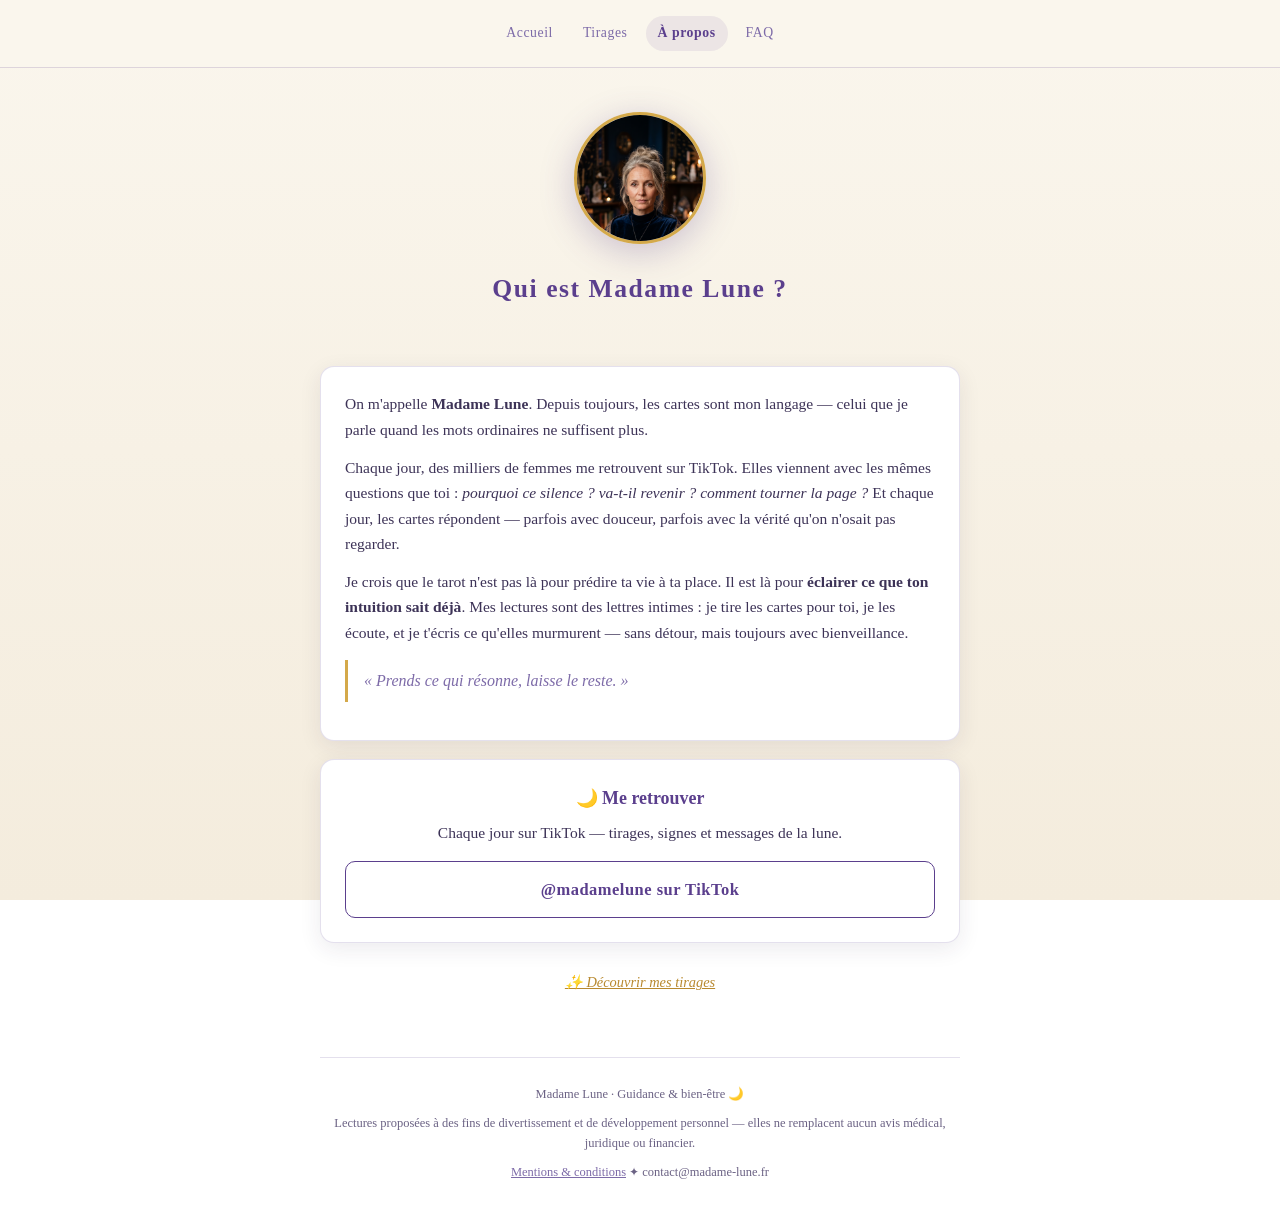
==== apropos.html @ cf2a4bc0 "cache-bust css v3 Co-Authored-By: Claude Fable 5 <noreply@anthropic.com>" ====
<!DOCTYPE html><html lang="fr"><head><meta charset="UTF-8">
<meta name="viewport" content="width=device-width, initial-scale=1.0">
<title>À propos — Madame Lune</title>
<link rel="stylesheet" href="styles.css?v=3"></head><body>
<nav><a href="index.html" class="N1">Accueil</a><a href="tirages.html" class="N2">Tirages</a><a href="apropos.html" class="on">À propos</a><a href="faq.html" class="N4">FAQ</a></nav>
<div class="wrap">
<header class="hero">
  <img src="madame.jpeg" alt="Madame Lune">
  <h1 style="font-size:1.6rem">Qui est Madame Lune ?</h1>
</header>
<section>
  <div class="card">
    <p>On m'appelle <b>Madame Lune</b>. Depuis toujours, les cartes sont mon langage —
    celui que je parle quand les mots ordinaires ne suffisent plus.</p>
    <p style="margin-top:12px">Chaque jour, des milliers de femmes me retrouvent sur TikTok.
    Elles viennent avec les mêmes questions que toi : <em>pourquoi ce silence ? va-t-il revenir ?
    comment tourner la page ?</em> Et chaque jour, les cartes répondent — parfois avec douceur,
    parfois avec la vérité qu'on n'osait pas regarder.</p>
    <p style="margin-top:12px">Je crois que le tarot n'est pas là pour prédire ta vie à ta place.
    Il est là pour <b>éclairer ce que ton intuition sait déjà</b>. Mes lectures sont des lettres
    intimes : je tire les cartes pour toi, je les écoute, et je t'écris ce qu'elles murmurent —
    sans détour, mais toujours avec bienveillance.</p>
    <blockquote>« Prends ce qui résonne, laisse le reste. »</blockquote>
  </div>
  <div class="card" style="text-align:center">
    <h3>🌙 Me retrouver</h3>
    <p>Chaque jour sur TikTok — tirages, signes et messages de la lune.</p>
    <a class="btn ghost" href="https://www.tiktok.com/@TONCOMPTE">@madamelune sur TikTok</a>
  </div>
  <p class="note"><a href="tirages.html" style="color:var(--or)">✨ Découvrir mes tirages</a></p>
</section>
<footer><p>Madame Lune · Guidance &amp; bien-être 🌙</p><p style="margin-top:8px">Lectures proposées à des fins de divertissement et de développement personnel — elles ne remplacent aucun avis médical, juridique ou financier.</p><p style="margin-top:8px"><a href="mentions.html">Mentions &amp; conditions</a> ✦ contact@madame-lune.fr</p></footer>
</div></body></html>
---- styles.css ----
:root{--fond:#faf6ed;--carte:#ffffff;--encre:#2a2140;--amethyste:#5b3f8d;--or:#b8892f;--or2:#d4a94a;--lavande:#7d6ba8;--doux:#f0e8d8}
*{margin:0;padding:0;box-sizing:border-box}
body{background:linear-gradient(180deg,#faf6ed 0%,#f4ecdd 100%);background-attachment:fixed;color:var(--encre);font-family:Georgia,'Times New Roman',serif;line-height:1.65;min-height:100vh}
.wrap{max-width:680px;margin:0 auto;padding:0 20px}
nav{display:flex;justify-content:center;gap:6px;flex-wrap:wrap;padding:16px 8px;border-bottom:1px solid rgba(91,63,141,.18);position:sticky;top:0;background:rgba(250,246,237,.94);backdrop-filter:blur(8px);z-index:10}
nav a{color:var(--lavande);text-decoration:none;font-size:.86rem;padding:6px 12px;border-radius:99px;letter-spacing:.04em}
nav a.on,nav a:hover{color:var(--amethyste);background:rgba(91,63,141,.09);font-weight:bold}
header.hero{text-align:center;padding:44px 0 30px}
header.hero img{width:132px;height:132px;border-radius:50%;object-fit:cover;object-position:top;border:3px solid var(--or2);box-shadow:0 8px 34px rgba(91,63,141,.28)}
h1{font-size:2rem;color:var(--amethyste);letter-spacing:.06em;margin-top:16px}
.tag{font-style:italic;color:var(--lavande);margin-top:6px}
section{padding:26px 0}
h2{color:var(--amethyste);font-size:1.3rem;text-align:center;margin-bottom:20px;letter-spacing:.05em}
h3{color:var(--amethyste);font-size:1.12rem;margin-bottom:6px}
.card{background:var(--carte);border:1px solid rgba(91,63,141,.16);border-radius:14px;padding:24px;margin-bottom:18px;box-shadow:0 6px 22px rgba(42,33,64,.09)}
.prix{font-size:1.6rem;color:var(--encre);font-weight:bold;margin:10px 0}
.prix small{font-size:.85rem;opacity:.65;font-weight:normal}
.card p,.card li{font-size:.97rem;color:#3d3357}
.card ul{padding-left:20px;margin:10px 0}
.btn{display:block;text-align:center;background:linear-gradient(135deg,var(--or2),var(--or));color:#fff;font-weight:bold;text-decoration:none;padding:14px;border-radius:10px;margin-top:16px;font-size:1.03rem;letter-spacing:.03em;box-shadow:0 5px 16px rgba(184,137,47,.35)}
.btn.ghost{background:none;border:1.5px solid var(--amethyste);color:var(--amethyste);box-shadow:none}
.btn:active{transform:scale(.98)}
.badge{display:inline-block;background:rgba(91,63,141,.08);border:1px solid var(--lavande);color:var(--amethyste);font-size:.72rem;padding:3px 10px;border-radius:99px;letter-spacing:.08em;text-transform:uppercase}
.badge.or{border-color:var(--or2);color:var(--or);background:rgba(212,169,74,.12)}
.etapes{display:grid;gap:14px}
.etape{display:flex;gap:14px;align-items:flex-start}
.num{flex:0 0 34px;height:34px;border-radius:50%;background:linear-gradient(135deg,var(--or2),var(--or));color:#fff;font-weight:bold;display:flex;align-items:center;justify-content:center;font-family:sans-serif}
.note{text-align:center;font-size:.9rem;color:var(--lavande);font-style:italic;padding:10px 0 0}
.sep{text-align:center;color:var(--lavande);letter-spacing:.5em;padding:8px 0}
.sep b{color:var(--or)}
details{background:var(--carte);border:1px solid rgba(91,63,141,.16);border-radius:10px;padding:14px 18px;margin-bottom:10px;box-shadow:0 3px 12px rgba(42,33,64,.06)}
summary{cursor:pointer;color:var(--amethyste);font-size:1rem;font-weight:bold}
details p{padding-top:10px;font-size:.94rem;color:#3d3357}
footer{border-top:1px solid rgba(91,63,141,.16);margin-top:36px;padding:26px 0 42px;font-size:.78rem;color:#6b6284;text-align:center}
footer a{color:var(--lavande)}
blockquote{border-left:3px solid var(--or2);padding:8px 16px;margin:14px 0;font-style:italic;color:var(--lavande)}
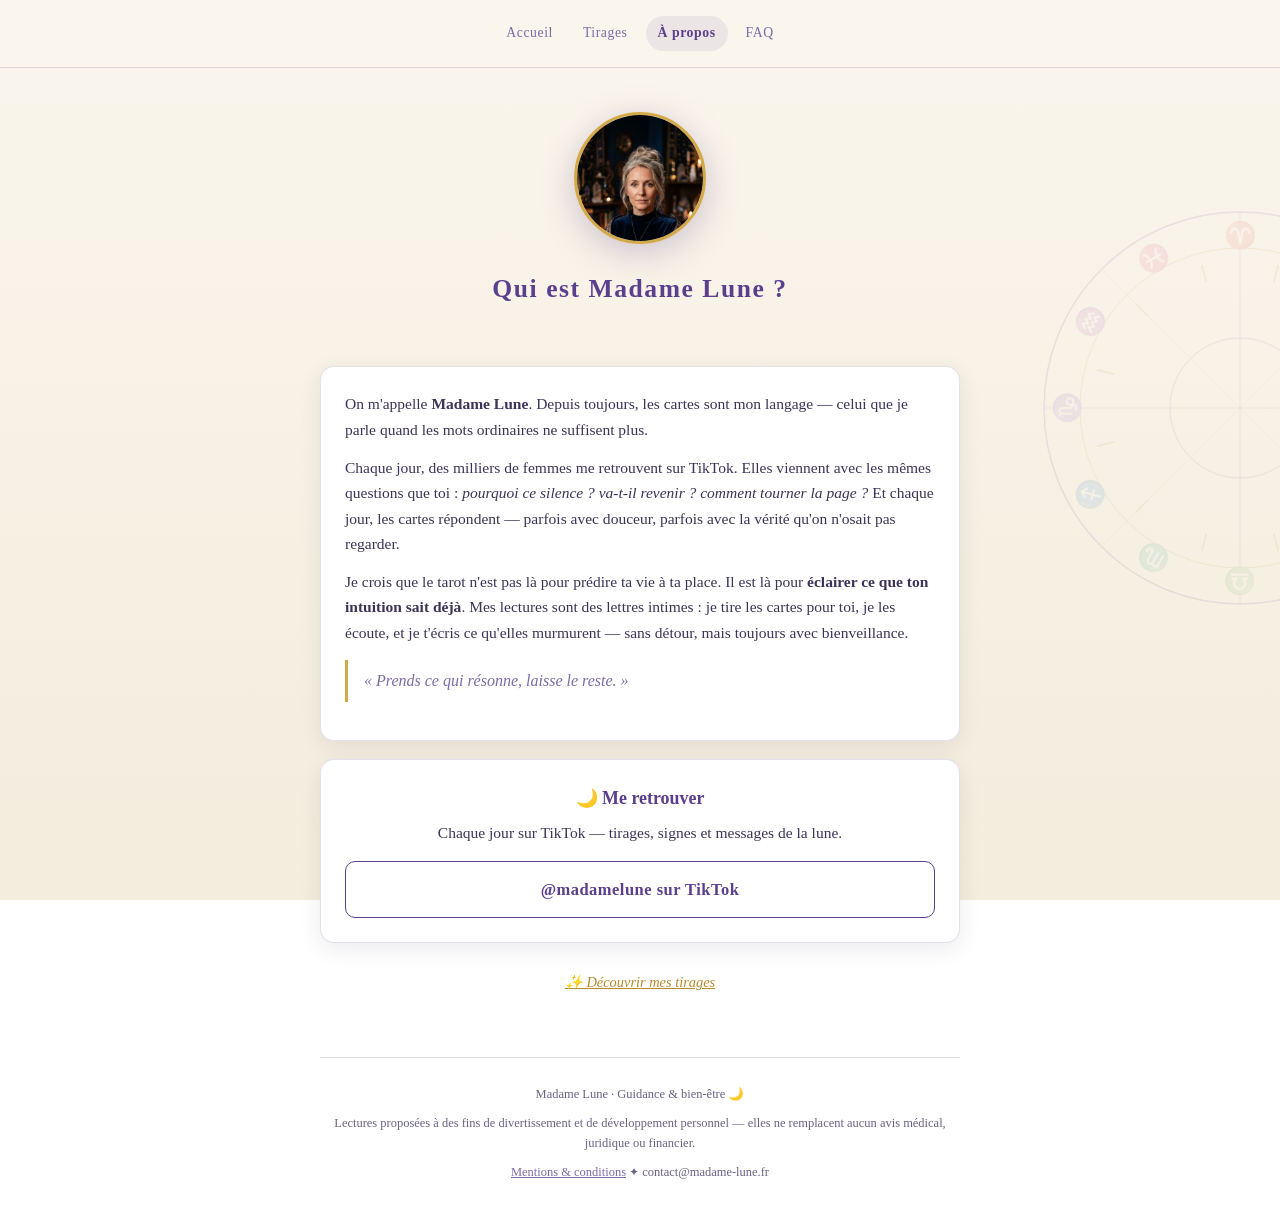
==== commit c02b1a2b: "Tapa visual: hovers com contorno dourado, estrelas flutuantes, roda zodiacal girando, fade-up das se" ====
--- a/apropos.html
+++ b/apropos.html
@@ -1,7 +1,7 @@
 <!DOCTYPE html><html lang="fr"><head><meta charset="UTF-8">
 <meta name="viewport" content="width=device-width, initial-scale=1.0">
 <title>À propos — Madame Lune</title>
-<link rel="stylesheet" href="styles.css?v=3"></head><body>
+<link rel="stylesheet" href="styles.css?v=5"></head><body>
 <nav><a href="index.html" class="N1">Accueil</a><a href="tirages.html" class="N2">Tirages</a><a href="apropos.html" class="on">À propos</a><a href="faq.html" class="N4">FAQ</a></nav>
 <div class="wrap">
 <header class="hero">
@@ -30,4 +30,5 @@
   <p class="note"><a href="tirages.html" style="color:var(--or)">✨ Découvrir mes tirages</a></p>
 </section>
 <footer><p>Madame Lune · Guidance &amp; bien-être 🌙</p><p style="margin-top:8px">Lectures proposées à des fins de divertissement et de développement personnel — elles ne remplacent aucun avis médical, juridique ou financier.</p><p style="margin-top:8px"><a href="mentions.html">Mentions &amp; conditions</a> ✦ contact@madame-lune.fr</p></footer>
-</div></body></html>
+</div><script src="bg.js"></script>
+</body></html>
--- a/styles.css
+++ b/styles.css
@@ -34,3 +34,62 @@
 footer{border-top:1px solid rgba(91,63,141,.16);margin-top:36px;padding:26px 0 42px;font-size:.78rem;color:#6b6284;text-align:center}
 footer a{color:var(--lavande)}
 blockquote{border-left:3px solid var(--or2);padding:8px 16px;margin:14px 0;font-style:italic;color:var(--lavande)}
+/* v4: layout morgane-like */
+.annonce{background:var(--amethyste);color:#fff;text-align:center;font-size:.82rem;padding:8px 12px;letter-spacing:.04em}
+.logo{ text-align:center;padding:18px 0 4px}
+.logo a{color:var(--amethyste);text-decoration:none;font-size:1.5rem;letter-spacing:.14em;font-weight:bold}
+.logo span{color:var(--or)}
+.heroimg{position:relative;border-radius:16px;overflow:hidden;margin:10px 0 6px;box-shadow:0 12px 34px rgba(42,33,64,.25)}
+.heroimg img{width:100%;display:block;min-height:300px;object-fit:cover}
+.heroimg .voile{position:absolute;inset:0;background:linear-gradient(180deg,rgba(13,9,34,.15),rgba(13,9,34,.72));display:flex;flex-direction:column;justify-content:flex-end;padding:26px 22px}
+.heroimg h1{color:#fff;font-size:1.45rem;margin:0 0 6px;line-height:1.3;text-shadow:0 2px 12px rgba(0,0,0,.5)}
+.heroimg p{color:#f0e8d8;font-size:.95rem;margin-bottom:14px;text-shadow:0 1px 8px rgba(0,0,0,.5)}
+.heroimg .btn{margin-top:0;margin-bottom:8px}
+.preuve{display:flex;justify-content:center;gap:18px;flex-wrap:wrap;padding:16px 0 4px;text-align:center}
+.preuve div{font-size:.82rem;color:var(--lavande)}
+.preuve b{display:block;color:var(--amethyste);font-size:1.05rem}
+.grille{display:grid;grid-template-columns:1fr 1fr;gap:14px}
+.prod{background:var(--carte);border:1px solid rgba(91,63,141,.16);border-radius:14px;overflow:hidden;box-shadow:0 6px 22px rgba(42,33,64,.09);display:flex;flex-direction:column}
+.prod img{width:100%;aspect-ratio:1;object-fit:cover}
+.prod .inner{padding:14px;display:flex;flex-direction:column;flex:1}
+.prod h3{font-size:.98rem;margin-bottom:4px}
+.prod .etoiles{color:var(--or2);font-size:.85rem;letter-spacing:.1em}
+.prod .prix{font-size:1.15rem;margin:6px 0 8px}
+.prod .btn{padding:10px;font-size:.9rem;margin-top:auto}
+.cats{display:grid;gap:12px}
+.cat{position:relative;border-radius:14px;overflow:hidden;height:110px;display:flex;align-items:center;justify-content:center;text-decoration:none;box-shadow:0 6px 18px rgba(42,33,64,.12)}
+.cat img{position:absolute;inset:0;width:100%;height:100%;object-fit:cover}
+.cat span{position:relative;color:#fff;font-size:1.1rem;font-weight:bold;text-shadow:0 2px 10px rgba(0,0,0,.65);background:rgba(13,9,34,.35);padding:8px 18px;border-radius:99px}
+.paiements{letter-spacing:.14em;font-size:.9rem;color:var(--lavande);margin-top:10px}
+@media(max-width:420px){.grille{grid-template-columns:1fr}}
+/* v5: vida no site — hovers, astros, roda zodiacal */
+.card,.prod,.btn,nav a,details,.cat,input,select,textarea{transition:all .28s ease}
+.card:hover,.prod:hover,details:hover{transform:translateY(-4px);border-color:var(--or2);
+  box-shadow:0 12px 30px rgba(42,33,64,.16),0 0 0 2px rgba(212,169,74,.35)}
+.prod:hover img{transform:scale(1.04)}
+.prod img{transition:transform .5s ease}
+.prod{overflow:hidden}
+.btn:hover{transform:translateY(-2px);box-shadow:0 8px 24px rgba(184,137,47,.45);filter:brightness(1.06)}
+.btn.ghost:hover{background:rgba(91,63,141,.08)}
+.cat:hover{transform:translateY(-3px);box-shadow:0 12px 28px rgba(42,33,64,.22)}
+.cat:hover span{background:rgba(91,63,141,.6)}
+input:focus,select:focus,textarea:focus{outline:none;border-color:var(--or2);
+  box-shadow:0 0 0 3px rgba(212,169,74,.3)}
+input:hover,select:hover,textarea:hover{border-color:var(--lavande)}
+/* estrelinhas flutuantes */
+.sparkle{position:fixed;color:var(--or2);pointer-events:none;z-index:1;user-select:none;
+  animation:twk linear infinite;opacity:0}
+@keyframes twk{0%,100%{opacity:0;transform:translateY(0) scale(.7)}
+  25%{opacity:.55}50%{opacity:.25;transform:translateY(-26px) scale(1)}75%{opacity:.5}}
+/* roda zodiacal girando */
+.roue{position:fixed;right:-170px;top:22vh;width:420px;height:420px;z-index:0;
+  pointer-events:none;opacity:.10;animation:tourne 140s linear infinite}
+@keyframes tourne{to{transform:rotate(360deg)}}
+@media(max-width:760px){.roue{width:300px;height:300px;right:-150px;opacity:.08}}
+/* conteudo acima dos enfeites */
+.wrap,nav,.annonce,.logo{position:relative;z-index:2}
+/* fade-up das secoes */
+section,.heroimg,.preuve{opacity:0;transform:translateY(16px);transition:opacity .7s ease,transform .7s ease}
+section.vis,.heroimg.vis,.preuve.vis{opacity:1;transform:none}
+@media(prefers-reduced-motion:reduce){*{animation:none!important;transition:none!important}
+  section,.heroimg,.preuve{opacity:1;transform:none}}
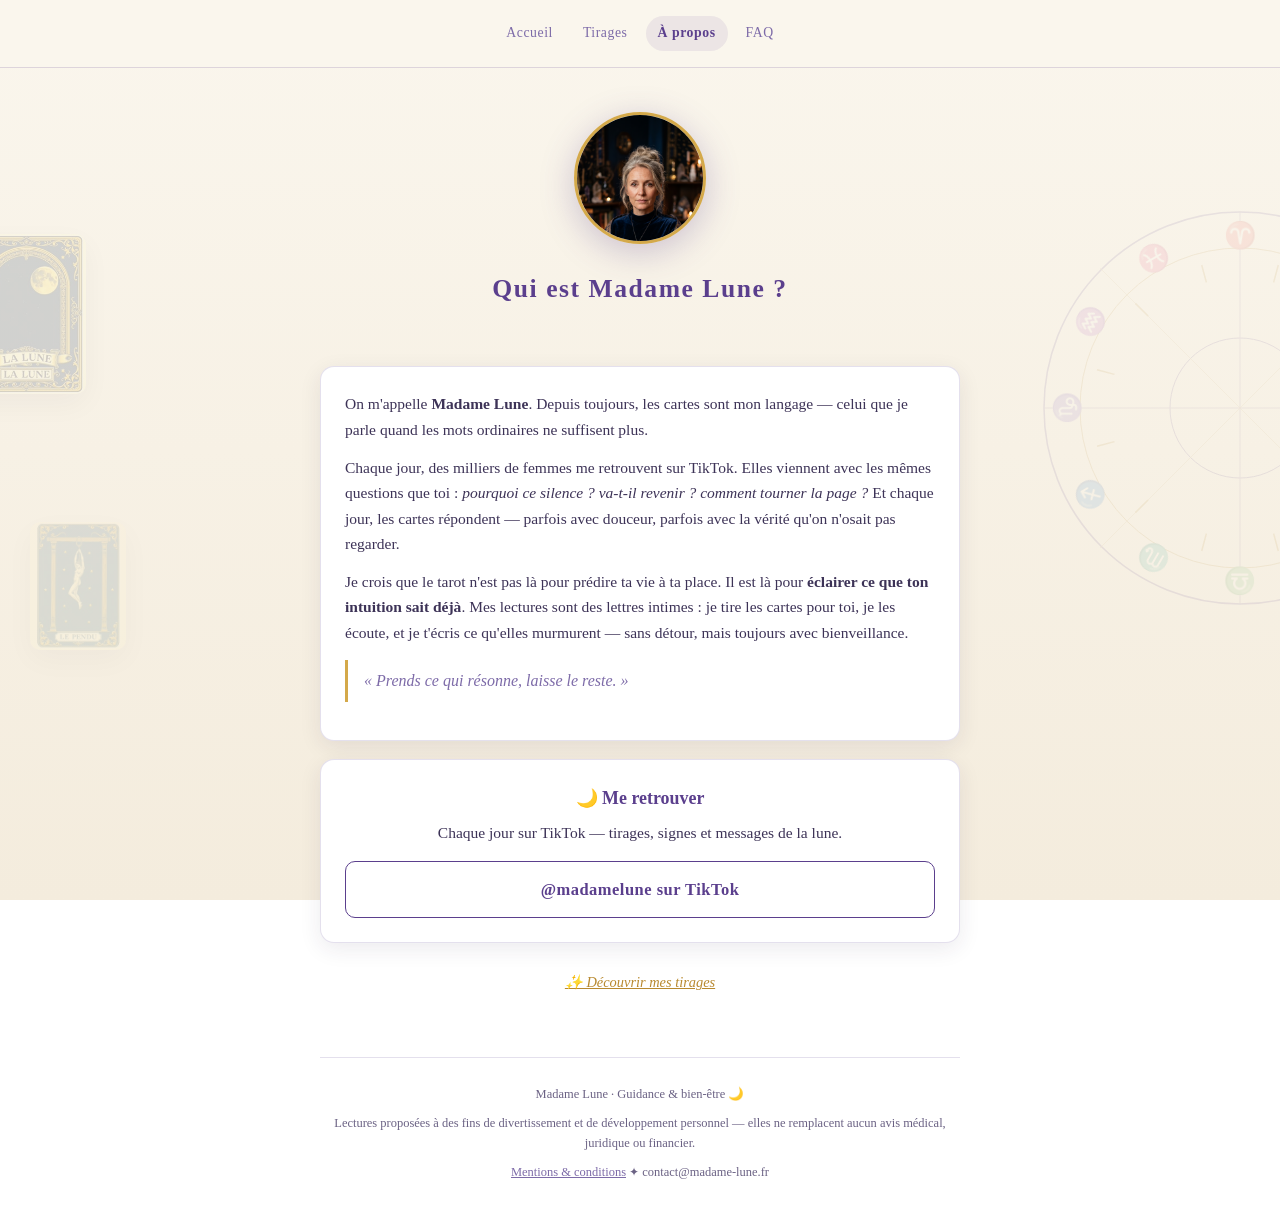
==== commit 2274115b: "Cartas de tarot flutuando no lado esquerdo (La Lune + Le Pendu do baralho da marca) Co-Authored-By: " ====
--- a/apropos.html
+++ b/apropos.html
@@ -1,7 +1,7 @@
 <!DOCTYPE html><html lang="fr"><head><meta charset="UTF-8">
 <meta name="viewport" content="width=device-width, initial-scale=1.0">
 <title>À propos — Madame Lune</title>
-<link rel="stylesheet" href="styles.css?v=5"></head><body>
+<link rel="stylesheet" href="styles.css?v=6"></head><body>
 <nav><a href="index.html" class="N1">Accueil</a><a href="tirages.html" class="N2">Tirages</a><a href="apropos.html" class="on">À propos</a><a href="faq.html" class="N4">FAQ</a></nav>
 <div class="wrap">
 <header class="hero">
--- a/styles.css
+++ b/styles.css
@@ -93,3 +93,11 @@
 section.vis,.heroimg.vis,.preuve.vis{opacity:1;transform:none}
 @media(prefers-reduced-motion:reduce){*{animation:none!important;transition:none!important}
   section,.heroimg,.preuve{opacity:1;transform:none}}
+/* v5.1: cartas de tarot flutuando */
+.carte-flot{position:fixed;z-index:0;pointer-events:none;width:120px;border-radius:10px;
+  box-shadow:0 10px 30px rgba(42,33,64,.25);opacity:.16}
+.carte-flot.c1{left:-34px;top:26vh;animation:flotte1 11s ease-in-out infinite}
+.carte-flot.c2{left:30px;top:58vh;width:96px;animation:flotte2 14s ease-in-out infinite;opacity:.12}
+@keyframes flotte1{0%,100%{transform:rotate(-9deg) translateY(0)}50%{transform:rotate(-4deg) translateY(-22px)}}
+@keyframes flotte2{0%,100%{transform:rotate(7deg) translateY(0)}50%{transform:rotate(12deg) translateY(-16px)}}
+@media(max-width:760px){.carte-flot.c2{display:none}.carte-flot.c1{width:84px;left:-26px;opacity:.12}}
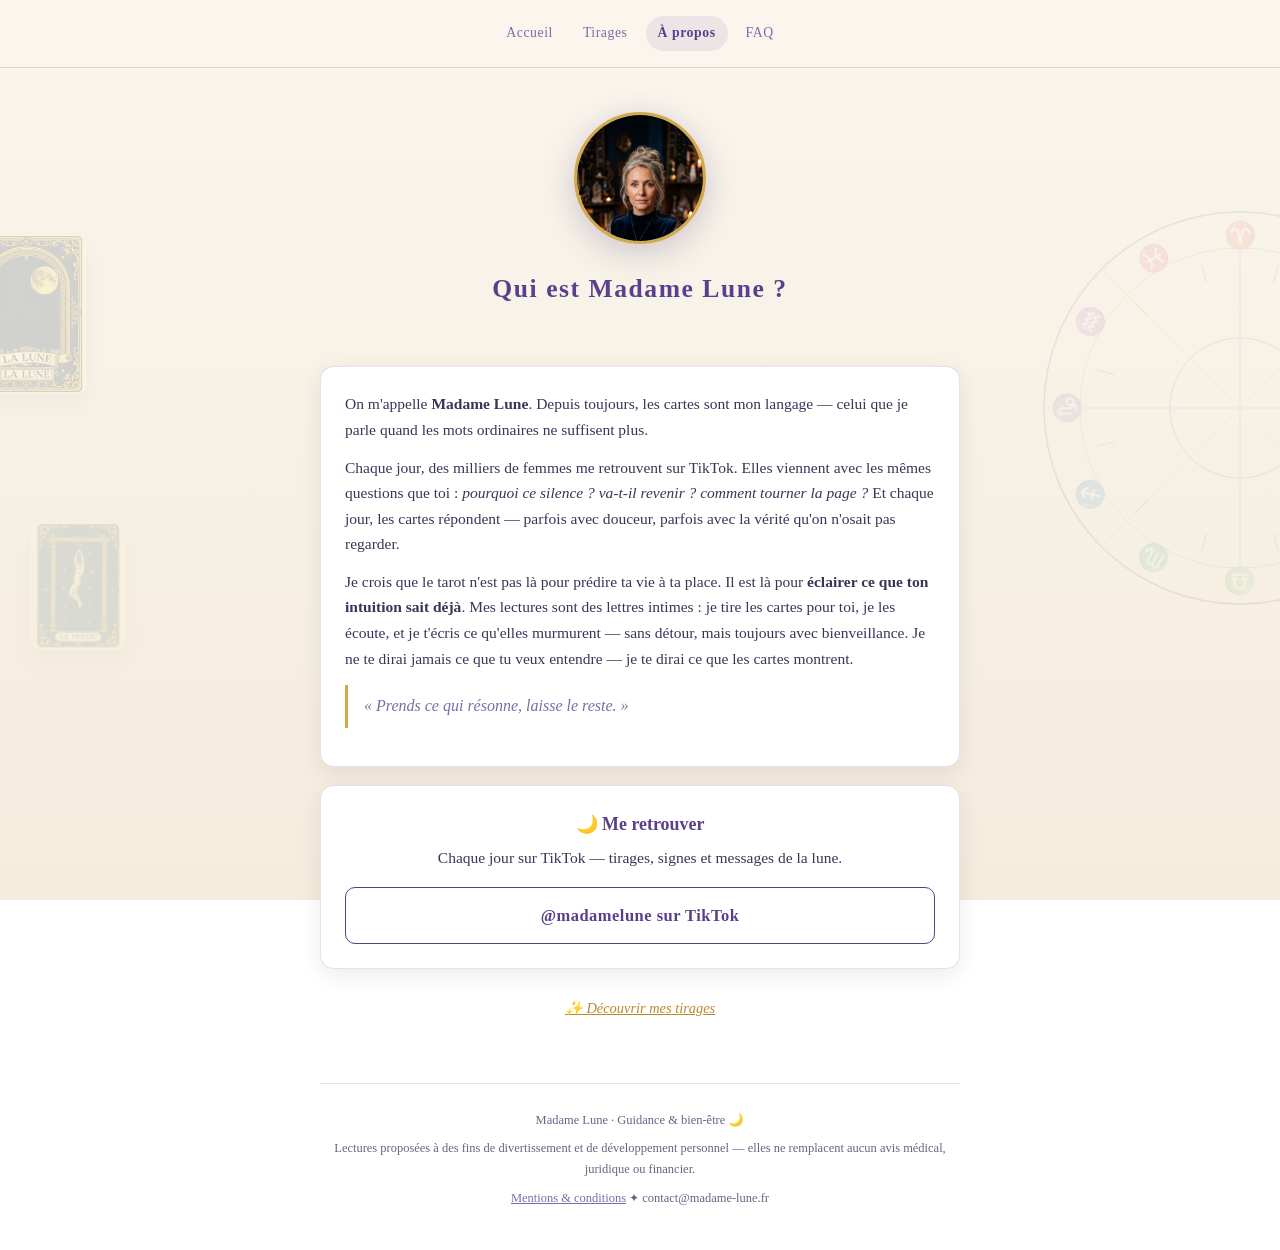
==== commit 3cd9562b: "Benchmark suivezlaguidance: posicionamento de honestidade, escassez honesta, secao de dores Co-Autho" ====
--- a/apropos.html
+++ b/apropos.html
@@ -19,7 +19,7 @@
     <p style="margin-top:12px">Je crois que le tarot n'est pas là pour prédire ta vie à ta place.
     Il est là pour <b>éclairer ce que ton intuition sait déjà</b>. Mes lectures sont des lettres
     intimes : je tire les cartes pour toi, je les écoute, et je t'écris ce qu'elles murmurent —
-    sans détour, mais toujours avec bienveillance.</p>
+    sans détour, mais toujours avec bienveillance. Je ne te dirai jamais ce que tu veux entendre — je te dirai ce que les cartes montrent.</p>
     <blockquote>« Prends ce qui résonne, laisse le reste. »</blockquote>
   </div>
   <div class="card" style="text-align:center">
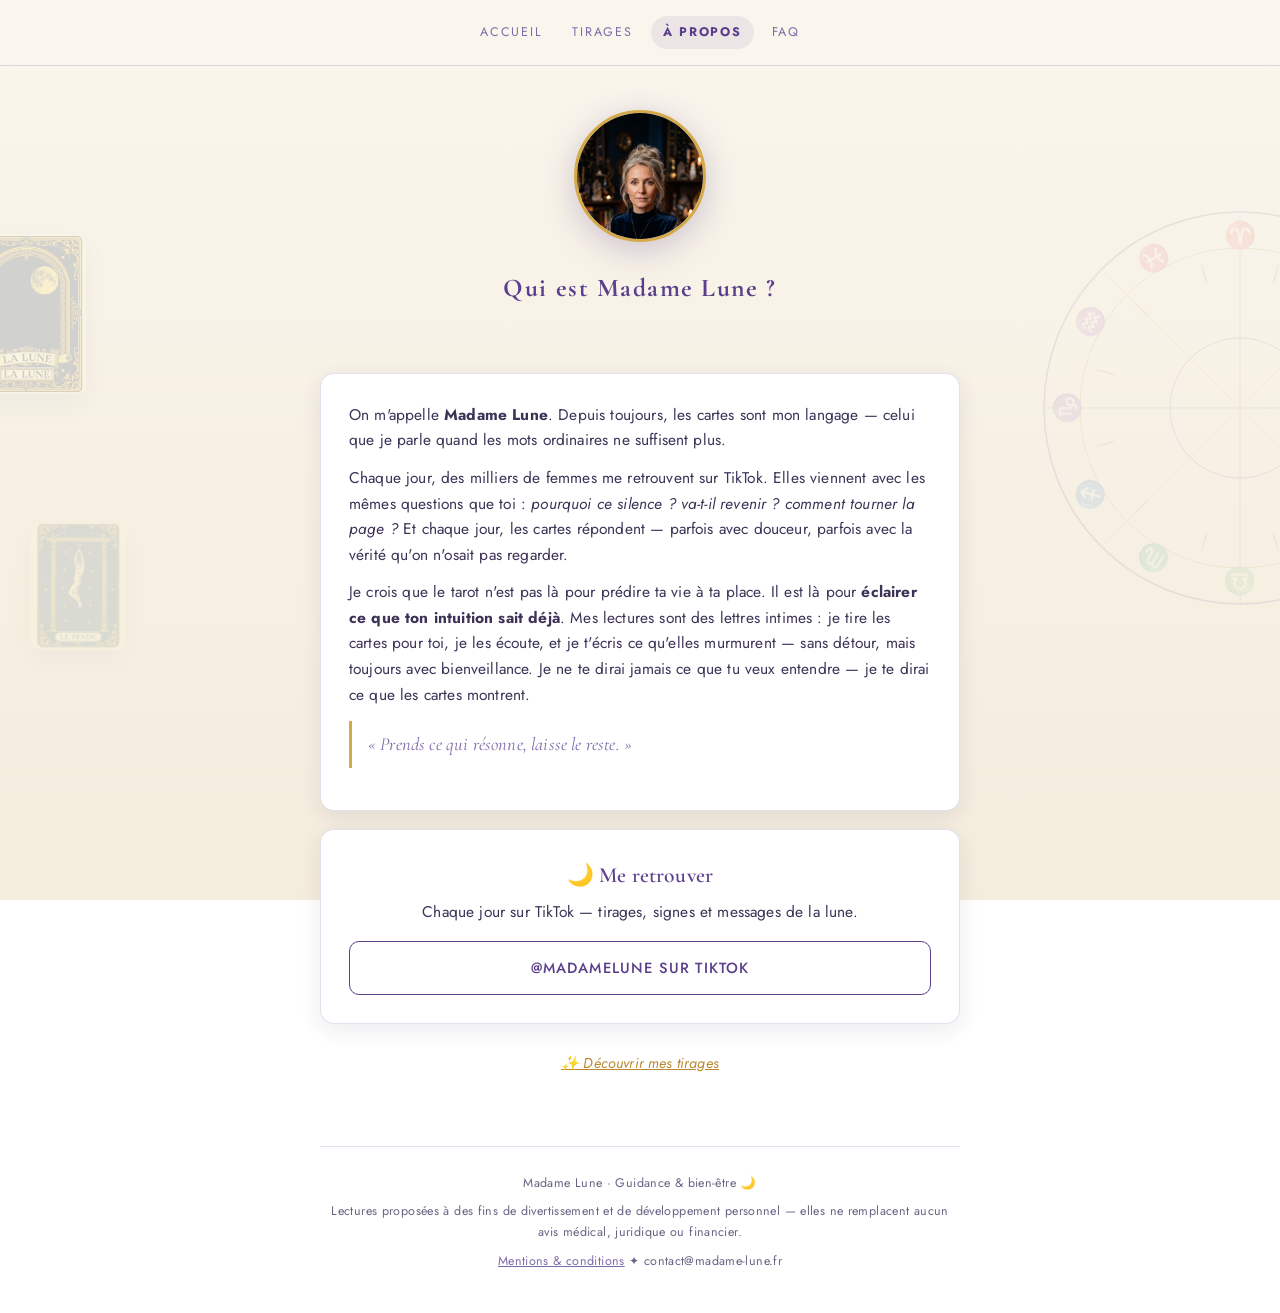
==== commit 9ffa23c4: "Profissionalizacao: Cormorant Garamond + Jost, favicon, og:tags, chips de confianca, hierarquia refi" ====
--- a/apropos.html
+++ b/apropos.html
@@ -1,7 +1,15 @@
 <!DOCTYPE html><html lang="fr"><head><meta charset="UTF-8">
 <meta name="viewport" content="width=device-width, initial-scale=1.0">
 <title>À propos — Madame Lune</title>
-<link rel="stylesheet" href="styles.css?v=6"></head><body>
+<link rel="preconnect" href="https://fonts.googleapis.com">
+<link rel="preconnect" href="https://fonts.gstatic.com" crossorigin>
+<link href="https://fonts.googleapis.com/css2?family=Cormorant+Garamond:wght@500;600;700&family=Jost:wght@300;400;500&display=swap" rel="stylesheet">
+<link rel="icon" href="data:image/svg+xml,<svg xmlns=%22http://www.w3.org/2000/svg%22 viewBox=%220 0 100 100%22><text y=%22.9em%22 font-size=%2290%22>🌙</text></svg>">
+<meta property="og:title" content="Madame Lune — Tirages & Guidance">
+<meta property="og:description" content="Tirages de tarot et thème astral personnalisés, écrits pour toi sous 48h.">
+<meta property="og:image" content="https://madame-lune.github.io/hero.jpg">
+<meta property="og:type" content="website">
+<link rel="stylesheet" href="styles.css?v=7"></head><body>
 <nav><a href="index.html" class="N1">Accueil</a><a href="tirages.html" class="N2">Tirages</a><a href="apropos.html" class="on">À propos</a><a href="faq.html" class="N4">FAQ</a></nav>
 <div class="wrap">
 <header class="hero">
--- a/styles.css
+++ b/styles.css
@@ -101,3 +101,29 @@
 @keyframes flotte1{0%,100%{transform:rotate(-9deg) translateY(0)}50%{transform:rotate(-4deg) translateY(-22px)}}
 @keyframes flotte2{0%,100%{transform:rotate(7deg) translateY(0)}50%{transform:rotate(12deg) translateY(-16px)}}
 @media(max-width:760px){.carte-flot.c2{display:none}.carte-flot.c1{width:84px;left:-26px;opacity:.12}}
+/* v7: profissionalizacao — tipografia de marca, hierarquia, respiro */
+body{font-family:'Jost',Georgia,serif;font-weight:400;font-size:1.02rem;letter-spacing:.01em}
+h1,h2,h3,.logo a,.prix{font-family:'Cormorant Garamond',Georgia,serif}
+h1{font-size:2.4rem;font-weight:700}
+h2{font-size:1.7rem;font-weight:600;margin-bottom:26px}
+h3{font-size:1.35rem;font-weight:600}
+.prix{font-size:1.9rem;font-weight:700}
+.prod .prix{font-size:1.45rem}
+.logo a{font-size:1.9rem;font-weight:700;letter-spacing:.2em}
+nav a{font-family:'Jost',sans-serif;text-transform:uppercase;font-size:.78rem;letter-spacing:.14em}
+.btn{font-family:'Jost',sans-serif;font-weight:500;text-transform:uppercase;font-size:.92rem;letter-spacing:.08em}
+.badge{font-family:'Jost',sans-serif;font-weight:500}
+.annonce{font-family:'Jost',sans-serif;letter-spacing:.08em;font-size:.78rem;text-transform:uppercase}
+.tag{font-size:1.05rem}
+section{padding:34px 0}
+.card{padding:28px}
+.heroimg h1{font-size:1.75rem;line-height:1.25}
+.heroimg .voile{padding:30px 26px}
+.chips{display:flex;gap:8px;flex-wrap:wrap;margin-bottom:14px}
+.chips span{background:rgba(250,246,237,.16);border:1px solid rgba(250,246,237,.45);color:#fff;
+  font-family:'Jost',sans-serif;font-size:.74rem;letter-spacing:.06em;padding:5px 12px;border-radius:99px;backdrop-filter:blur(4px)}
+.etape p{padding-top:4px}
+footer{font-family:'Jost',sans-serif;letter-spacing:.03em}
+summary{font-family:'Jost',sans-serif;font-weight:500;letter-spacing:.02em}
+blockquote{font-family:'Cormorant Garamond',serif;font-size:1.15rem}
+.preuve b{font-family:'Cormorant Garamond',serif;font-size:1.35rem}
